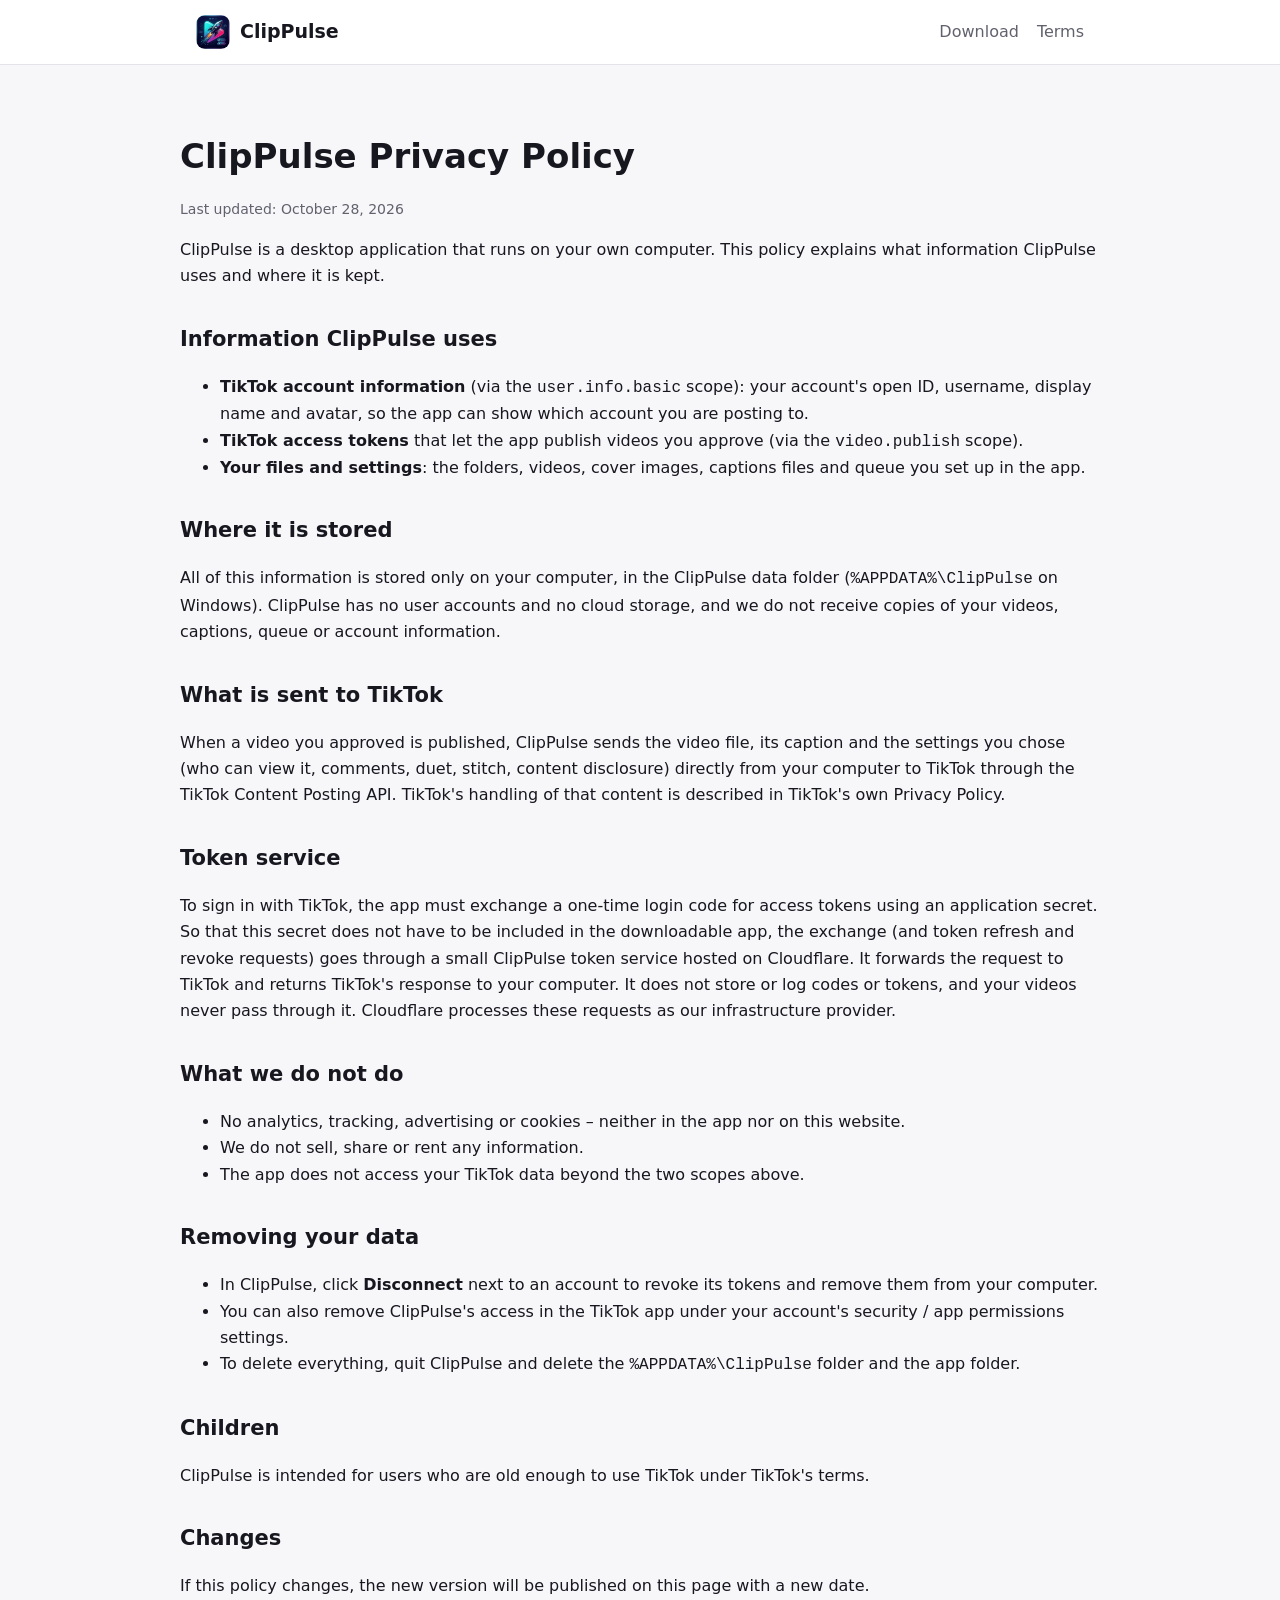
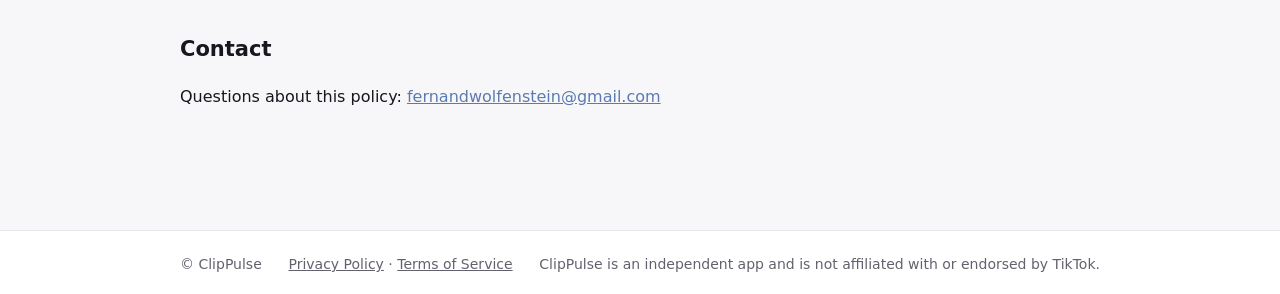
==== privacy-policy/index.html @ 66550bf7 "Add files via upload" ====
<!doctype html>
<html lang="en">
<head>
  <meta charset="utf-8">
  <meta name="viewport" content="width=device-width, initial-scale=1">
  <title>Privacy Policy – ClipPulse</title>
  <link rel="icon" href="/icon.png">
  <link rel="stylesheet" href="/style.css">
</head>
<body>
<header>
  <div class="wrap nav">
    <a class="brand" href="/"><img src="/icon.png" alt="">ClipPulse</a>
    <nav><a href="/#download">Download</a><a href="/terms-of-service/">Terms</a></nav>
  </div>
</header>

<main class="wrap doc">
  <h1>ClipPulse Privacy Policy</h1>
  <p class="small">Last updated: October 28, 2026</p>

  <p>ClipPulse is a desktop application that runs on your own computer. This policy explains what information
    ClipPulse uses and where it is kept.</p>

  <h2>Information ClipPulse uses</h2>
  <ul>
    <li><b>TikTok account information</b> (via the <code>user.info.basic</code> scope): your account's open ID,
      username, display name and avatar, so the app can show which account you are posting to.</li>
    <li><b>TikTok access tokens</b> that let the app publish videos you approve (via the <code>video.publish</code> scope).</li>
    <li><b>Your files and settings</b>: the folders, videos, cover images, captions files and queue you set up in the app.</li>
  </ul>

  <h2>Where it is stored</h2>
  <p>All of this information is stored only on your computer, in the ClipPulse data folder
    (<code>%APPDATA%\ClipPulse</code> on Windows). ClipPulse has no user accounts and no cloud storage,
    and we do not receive copies of your videos, captions, queue or account information.</p>

  <h2>What is sent to TikTok</h2>
  <p>When a video you approved is published, ClipPulse sends the video file, its caption and the settings you chose
    (who can view it, comments, duet, stitch, content disclosure) directly from your computer to TikTok through the
    TikTok Content Posting API. TikTok's handling of that content is described in TikTok's own Privacy Policy.</p>

  <h2>Token service</h2>
  <p>To sign in with TikTok, the app must exchange a one-time login code for access tokens using an application secret.
    So that this secret does not have to be included in the downloadable app, the exchange (and token refresh and revoke
    requests) goes through a small ClipPulse token service hosted on Cloudflare. It forwards the request to TikTok and
    returns TikTok's response to your computer. It does not store or log codes or tokens, and your videos never pass through it.
    Cloudflare processes these requests as our infrastructure provider.</p>

  <h2>What we do not do</h2>
  <ul>
    <li>No analytics, tracking, advertising or cookies – neither in the app nor on this website.</li>
    <li>We do not sell, share or rent any information.</li>
    <li>The app does not access your TikTok data beyond the two scopes above.</li>
  </ul>

  <h2>Removing your data</h2>
  <ul>
    <li>In ClipPulse, click <b>Disconnect</b> next to an account to revoke its tokens and remove them from your computer.</li>
    <li>You can also remove ClipPulse's access in the TikTok app under your account's security / app permissions settings.</li>
    <li>To delete everything, quit ClipPulse and delete the <code>%APPDATA%\ClipPulse</code> folder and the app folder.</li>
  </ul>

  <h2>Children</h2>
  <p>ClipPulse is intended for users who are old enough to use TikTok under TikTok's terms.</p>

  <h2>Changes</h2>
  <p>If this policy changes, the new version will be published on this page with a new date.</p>

  <h2>Contact</h2>
  <p>Questions about this policy: <a href="mailto:fernandwolfenstein@gmail.com">fernandwolfenstein@gmail.com</a></p>
</main>

<footer>
  <div class="wrap footer-inner">
    <span>© ClipPulse</span>
    <span><a href="/privacy-policy/">Privacy Policy</a> · <a href="/terms-of-service/">Terms of Service</a></span>
    <span>ClipPulse is an independent app and is not affiliated with or endorsed by TikTok.</span>
  </div>
</footer>
</body>
</html>
---- style.css ----
:root {
  --bg: #f7f7f9;
  --surface: #ffffff;
  --text: #17171f;
  --muted: #62626f;
  --border: #e4e4ea;
  --accent: #5b7bb0;
  --accent-text: #ffffff;
}
@media (prefers-color-scheme: dark) {
  :root {
    --bg: #111116;
    --surface: #1b1b22;
    --text: #ececf1;
    --muted: #a0a0ad;
    --border: #2e2e38;
    --accent: #8fa8d4;
    --accent-text: #111116;
  }
}
* { box-sizing: border-box; }
body { margin: 0; background: var(--bg); color: var(--text); font: 16px/1.65 system-ui, -apple-system, "Segoe UI", Roboto, sans-serif; }
a { color: var(--accent); }
header, footer { background: var(--surface); border-color: var(--border); }
header { border-bottom: 1px solid var(--border); }
footer { border-top: 1px solid var(--border); margin-top: 64px; }
.wrap { max-width: 920px; margin: 0 auto; padding: 0 16px; }
.nav { display: flex; align-items: center; justify-content: space-between; height: 64px; gap: 12px; }
.brand { display: flex; align-items: center; gap: 10px; font-weight: 750; font-size: 19px; color: var(--text); text-decoration: none; }
.brand img { width: 34px; height: 34px; border-radius: 9px; }
.nav nav a { color: var(--muted); text-decoration: none; margin-left: 18px; }
.hero { padding: 72px 0 40px; text-align: center; }
.hero h1 { font-size: clamp(32px, 6vw, 48px); line-height: 1.15; margin: 0 0 16px; }
.hero p { color: var(--muted); font-size: 19px; max-width: 640px; margin: 0 auto 28px; }
.btn { display: inline-block; background: var(--accent); color: var(--accent-text); padding: 12px 26px; border-radius: 999px;
  font-weight: 650; text-decoration: none; }
.btn.secondary { background: transparent; color: var(--text); border: 1px solid var(--border); }
.grid { display: grid; grid-template-columns: repeat(auto-fit, minmax(240px, 1fr)); gap: 16px; }
.card { background: var(--surface); border: 1px solid var(--border); border-radius: 14px; padding: 20px; }
.card h3 { margin: 0 0 6px; font-size: 17px; }
.card p { margin: 0; color: var(--muted); }
section { padding: 32px 0; }
section h2 { font-size: 26px; margin: 0 0 16px; }
ol.steps { padding-left: 22px; }
ol.steps li { margin: 8px 0; }
.download { text-align: center; }
.small { font-size: 14px; color: var(--muted); }
.doc { padding: 40px 0; }
.doc h1 { font-size: 34px; margin-bottom: 4px; }
.doc h2 { font-size: 21px; margin-top: 32px; }
.footer-inner { display: flex; flex-wrap: wrap; gap: 8px 20px; justify-content: space-between; padding: 22px 0; font-size: 14px; color: var(--muted); }
.footer-inner a { color: var(--muted); }
@media (max-width: 560px) { .nav nav a { margin-left: 10px; font-size: 14px; } }
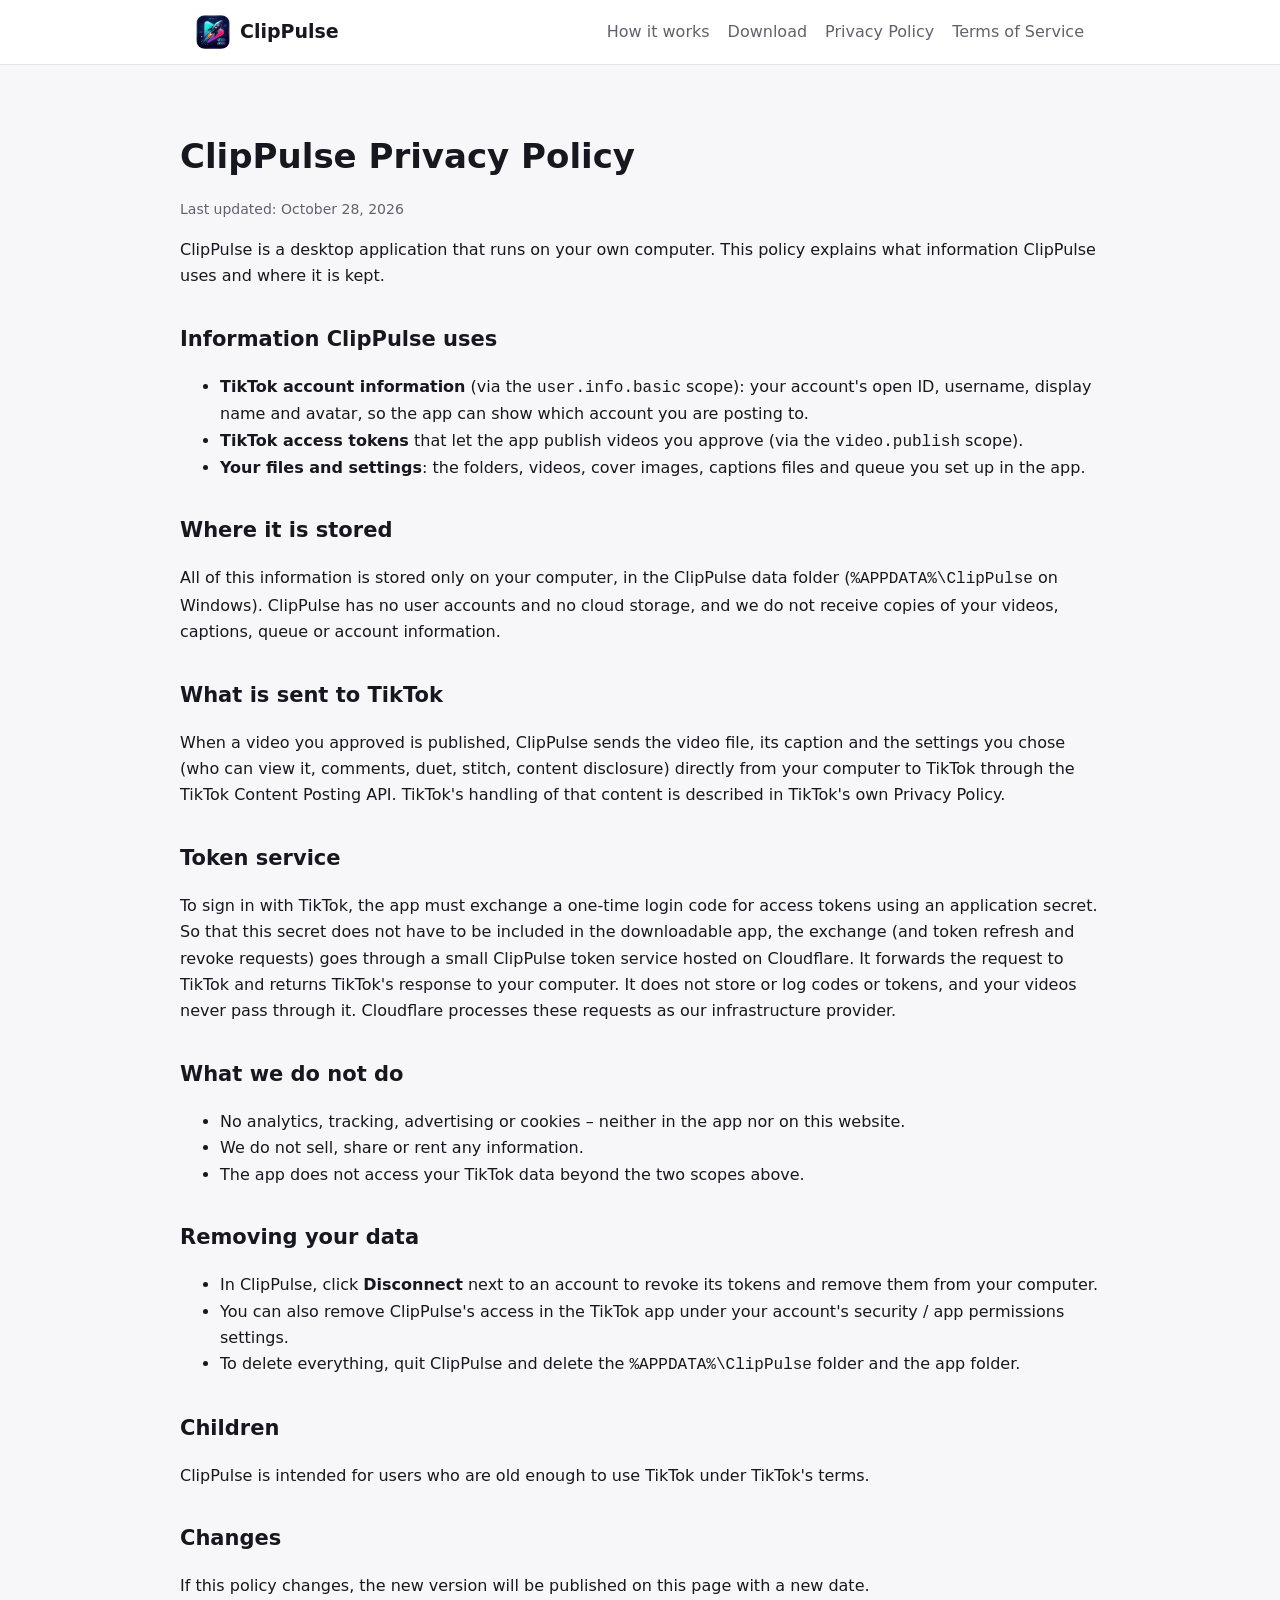
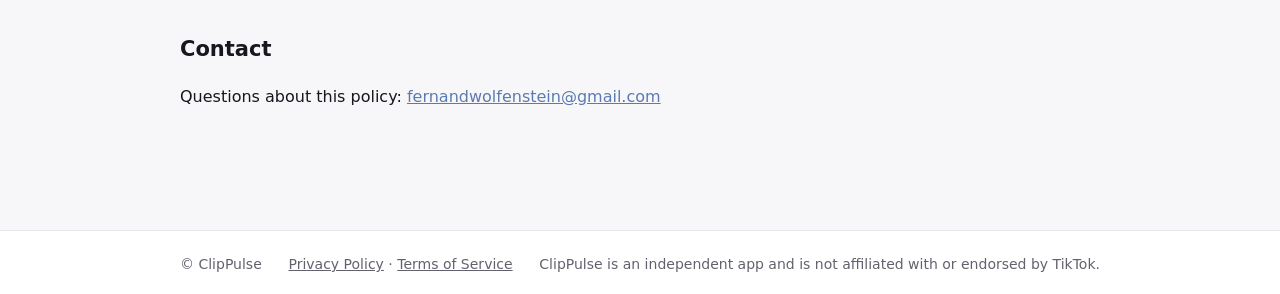
==== commit 5ec7d8de: "Add files via upload" ====
--- a/privacy-policy/index.html
+++ b/privacy-policy/index.html
@@ -11,7 +11,7 @@
 <header>
   <div class="wrap nav">
     <a class="brand" href="/"><img src="/icon.png" alt="">ClipPulse</a>
-    <nav><a href="/#download">Download</a><a href="/terms-of-service/">Terms</a></nav>
+    <nav><a href="/#how">How it works</a><a href="/#download">Download</a><a href="/privacy-policy/">Privacy Policy</a><a href="/terms-of-service/">Terms of Service</a></nav>
   </div>
 </header>
 
--- a/style.css
+++ b/style.css
@@ -51,3 +51,8 @@
 .footer-inner { display: flex; flex-wrap: wrap; gap: 8px 20px; justify-content: space-between; padding: 22px 0; font-size: 14px; color: var(--muted); }
 .footer-inner a { color: var(--muted); }
 @media (max-width: 560px) { .nav nav a { margin-left: 10px; font-size: 14px; } }
+@media (max-width: 720px) {
+  .nav { height: auto; padding: 12px 0; flex-direction: column; align-items: flex-start; }
+  .nav nav { display: flex; flex-wrap: wrap; gap: 4px 14px; }
+  .nav nav a { margin-left: 0; }
+}
